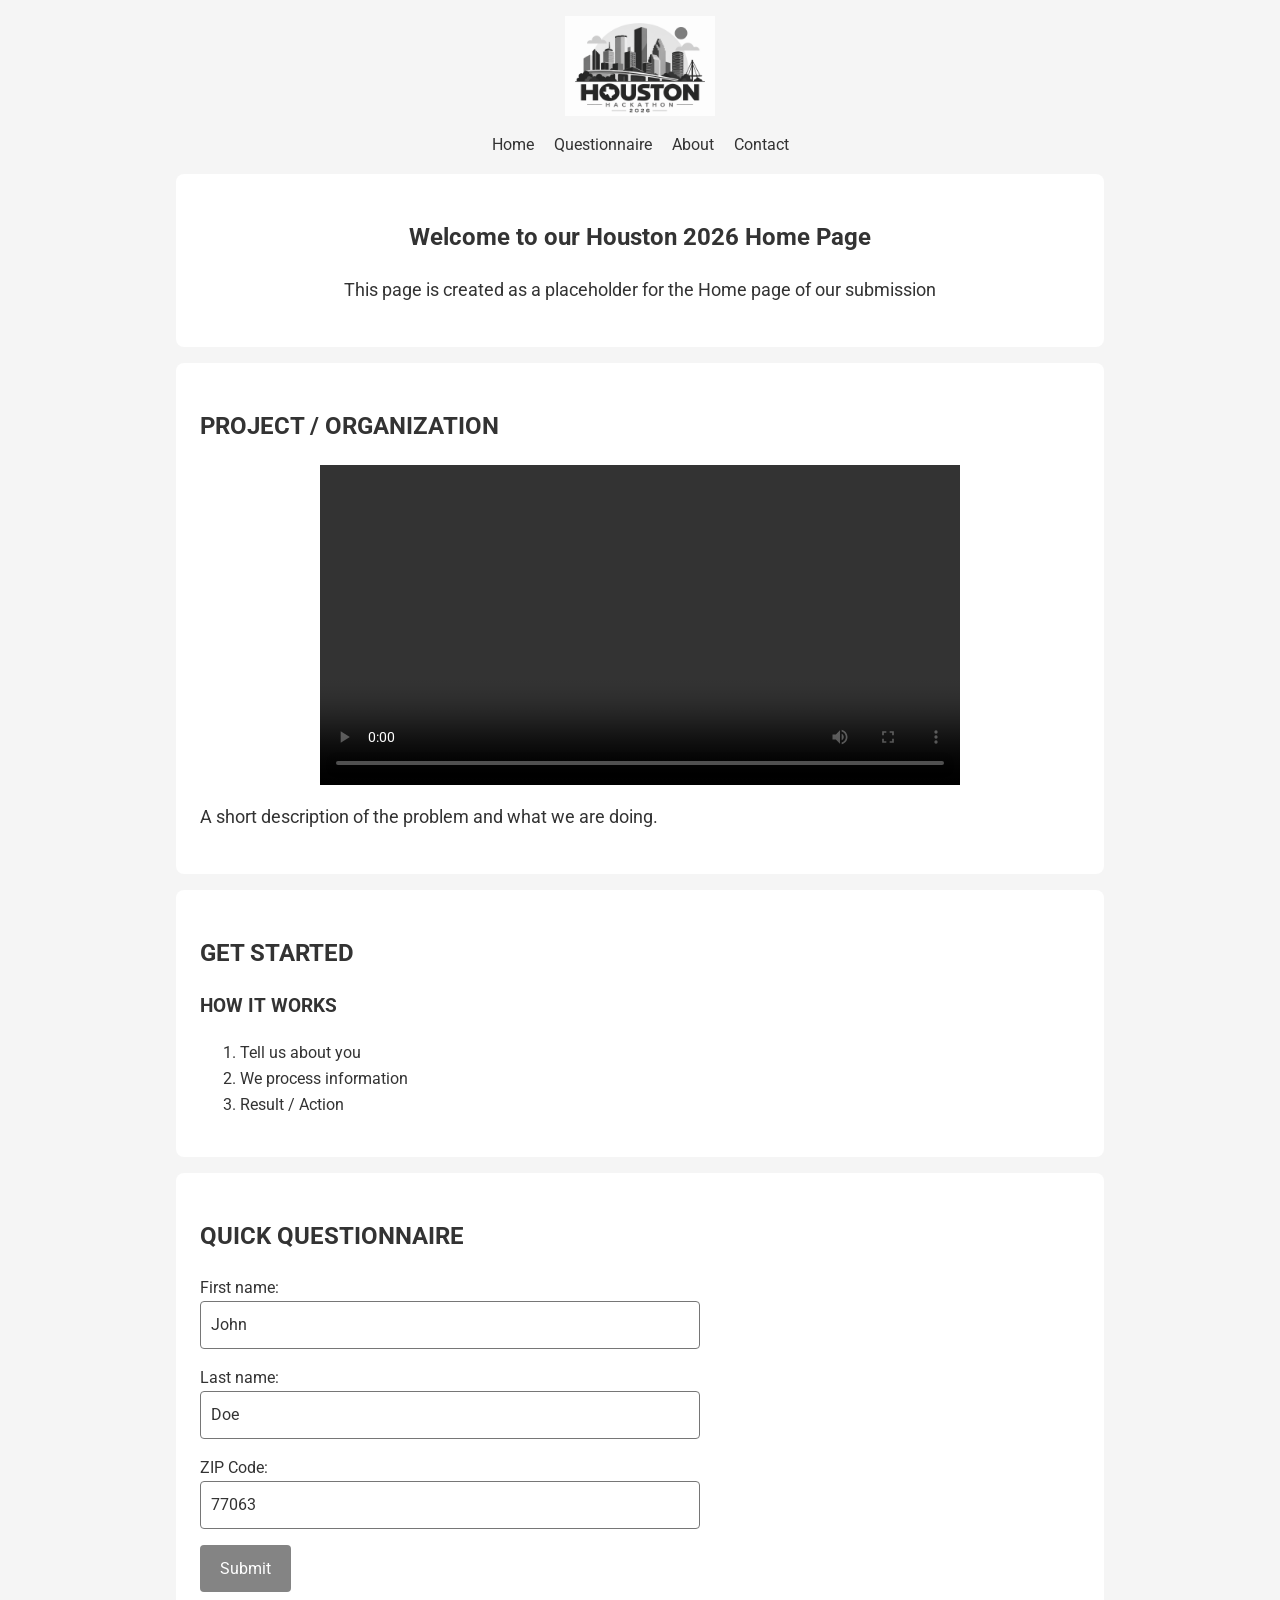
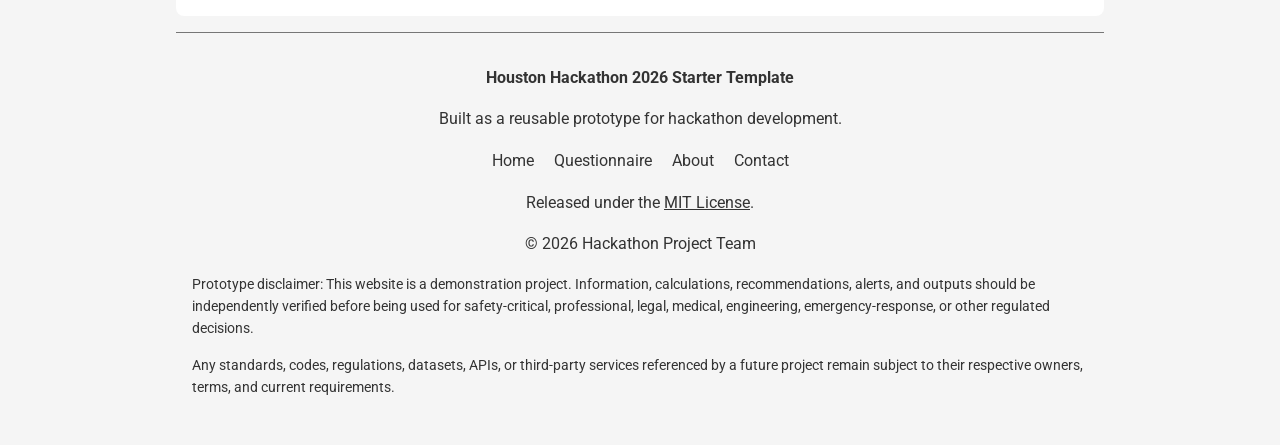
==== website/index.html @ 0d819e9d "Build Houston Hackathon starter website" ====
<!DOCTYPE html>
<html lang="en">
<head>
  <meta charset="UTF-8">
  <meta name="viewport" content="width=device-width, initial-scale=1.0">

  <link rel="stylesheet" href="https://fonts.googleapis.com/css2?family=Roboto:wght@400;700&amp;display=swap">
  <link rel="stylesheet" href="styles.css">
  <title>Houston Hackathon Template Home</title>
</head>
<body>

  <header class="site-header">
    <a href="index.html"><img src="logo.png" alt="Houston Hackathon 2026 placeholder logo" class="logo"></a>
    <nav aria-label="Main navigation">
      <a href="index.html">Home</a>
      <a href="questionnaire.html">Questionnaire</a>
      <a href="about.html">About</a>
      <a href="contact.html">Contact</a>
    </nav>
  </header>

  <main>

    <section class="hero">
      <h1>Welcome to our Houston 2026 Home Page</h1>
      <p>This page is created as a placeholder for the Home page of our submission</p>
    </section>

    <section>
      <h2> PROJECT / ORGANIZATION</h2>
      <video width="640" height="480" controls>
        <source src="Our_story.mp4" type="video/mp4">
        <!-- <source src="movie.ogg" type="video/ogg"> -->
        Your browser does not support the video tag.

      </video>
      <p>A short description of the problem and what we are doing.</p>
    </section>

    <section>
      <h2>GET STARTED</h2>
      <h3>HOW IT WORKS</h3>
      <ol>
        <li>Tell us about you</li>
        <li>We process information</li>
        <li>Result / Action</li>
      </ol>

    </section>

    <section>
      <h2> QUICK QUESTIONNAIRE</h2>
      <!-- Template only: add a form action and enable Submit when a backend is ready. -->
      <form>
        <div class="form-field">
          <label for="fname">First name:</label>
          <input type="text" id="fname" name="fname" value="John">
        </div>
        <div class="form-field">
          <label for="lname">Last name:</label>
          <input type="text" id="lname" name="lname" value="Doe">
        </div>
        <div class="form-field">
          <label for="Zcode">ZIP Code:</label>
          <input type="text" id="Zcode" name="Zcode" value="77063">
        </div>
        <input type="submit" value="Submit" disabled>
      </form>

    </section>
  </main>

  <footer class="site-footer">
    <p><strong>Houston Hackathon 2026 Starter Template</strong></p>
    <p>Built as a reusable prototype for hackathon development.</p>
    <nav aria-label="Footer navigation">
      <a href="index.html">Home</a>
      <a href="questionnaire.html">Questionnaire</a>
      <a href="about.html">About</a>
      <a href="contact.html">Contact</a>
    </nav>
    <p>Released under the <a href="../LICENSE">MIT License</a>.</p>
    <p>© 2026 Hackathon Project Team</p>
    <div class="footer-disclaimer">
      <p>Prototype disclaimer: This website is a demonstration project. Information, calculations, recommendations, alerts, and outputs should be independently verified before being used for safety-critical, professional, legal, medical, engineering, emergency-response, or other regulated decisions.</p>
      <p>Any standards, codes, regulations, datasets, APIs, or third-party services referenced by a future project remain subject to their respective owners, terms, and current requirements.</p>
    </div>
  </footer>
</body>
</html>
---- website/styles.css ----
:root {
    --primary-color: #333333;
    --primary-hover: #111111;
    --background-color: #f5f5f5;
    --surface-color: #ffffff;
    --text-color: #333333;
    --border-color: #767676;
    --spacing: 16px;
}

/* Make widths include padding and borders */
* {
    box-sizing: border-box;
}

body {
    max-width: 960px;
    margin: 0 auto;
    padding: var(--spacing);
    line-height: 1.6;
    font-family: 'Roboto', sans-serif;
    background-color: var(--background-color);
    color: var(--text-color);
}

h1 {
    color: var(--text-color);
    text-align: center;
}

p {
    font-size: 18px;
    text-align: left;
}

.hero p {
    text-align: center;
}

input[type="text"],
input[type="email"],
input[type="tel"],
input[type="number"],
select,
textarea {
    width: 100%;
    max-width: 500px;
    padding: 0.65rem;
    background-color: var(--surface-color);
    color: var(--text-color);
    border: 1px solid var(--border-color);
    border-radius: 4px;
    font: inherit;
}

input[type="submit"],
button {
    background-color: var(--primary-color);
    color: var(--surface-color);
    padding: 0.65rem 1.25rem;
    border: none;
    border-radius: 4px;
    cursor: pointer;
    font: inherit;
}

.logo {
    display: block;
    width: 150px;
    max-width: 100%;
    margin: 0 auto;
}

a {
    color: var(--primary-color);
}

a:hover {
    color: var(--primary-hover);
}

/* Navigation */
nav {
    margin: var(--spacing) 0;
    text-align: center;
}

nav a {
    margin: 0 8px;
    text-decoration: none;
}

nav a:hover {
    text-decoration: underline;
}

/* Separate sections */
section {
    background-color: var(--surface-color);
    padding: calc(var(--spacing) * 1.5);
    margin-bottom: var(--spacing);
    border-radius: 8px;
}

/* Keep media within the screen */
img,
video {
    max-width: 100%;
    height: auto;
}

/* Center the video */
video {
    display: block;
    margin-inline: auto;
}

/* Shared form layout and button states */
.form-field {
    margin-bottom: var(--spacing);
}

.form-field label {
    display: block;
}

/* Questionnaire groups stay within narrow screens. */
fieldset.checkbox-group {
    min-width: 0;
    margin: 0 0 var(--spacing);
    padding: var(--spacing);
    border: 1px solid var(--border-color);
    border-radius: 4px;
}

.checkbox-group legend {
    padding: 0 0.25rem;
    max-width: 100%;
}

.checkbox-option {
    display: flex;
    align-items: baseline;
    gap: 0.5rem;
    padding: 0.5rem 0;
}

.checkbox-option input {
    flex-shrink: 0;
    accent-color: var(--primary-color);
}

.checkbox-option label {
    cursor: pointer;
}

textarea {
    min-height: 8rem;
    resize: vertical;
}

.form-note {
    font-size: 0.875rem;
    color: var(--text-color);
    margin: 0.5rem 0 var(--spacing);
}

input[type="submit"]:hover:not(:disabled),
button:hover:not(:disabled) {
    background-color: var(--primary-hover);
}

input[type="submit"]:disabled,
button:disabled {
    opacity: 0.6;
    cursor: not-allowed;
}

.team-member + .team-member {
    margin-top: calc(var(--spacing) * 1.5);
    padding-top: var(--spacing);
    border-top: 1px solid var(--border-color);
}

/* Make keyboard focus easy to see */
a:focus-visible,
input:focus-visible,
button:focus-visible,
select:focus-visible,
textarea:focus-visible {
    outline: 3px solid var(--primary-color);
    outline-offset: 3px;
}

.contact-details {
    font-style: normal;
    overflow-wrap: anywhere;
}

.site-footer {
    text-align: center;
    padding: var(--spacing);
    border-top: 1px solid var(--border-color);
}

.site-footer p {
    text-align: center;
    font-size: 1rem;
}

.footer-disclaimer {
    margin-top: var(--spacing);
}

.footer-disclaimer p {
    font-size: 0.875rem;
    text-align: left;
}

@media (max-width: 600px) {
    body {
        padding: 10px;
    }

    nav a {
        display: block;
        padding: 8px;
    }

    section {
        padding: var(--spacing);
    }

    h1 {
        font-size: 1.8rem;
    }
}
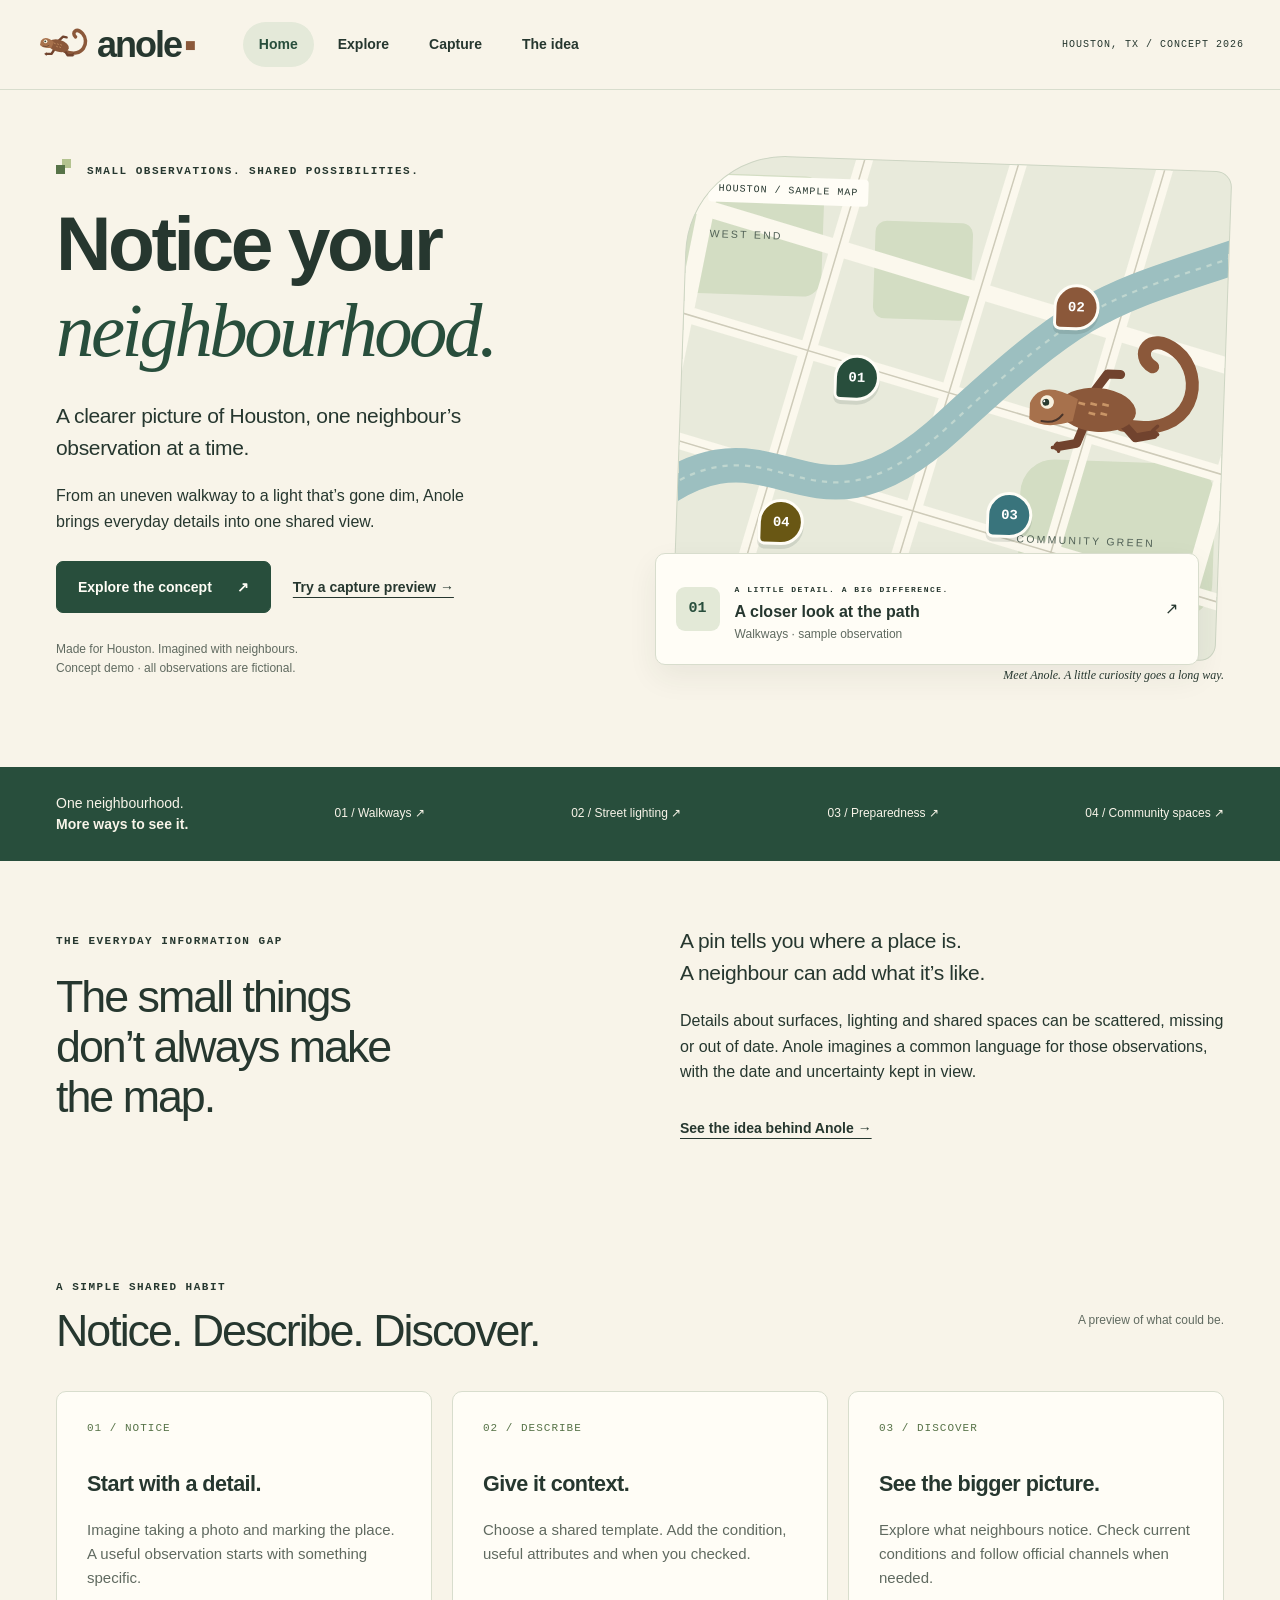
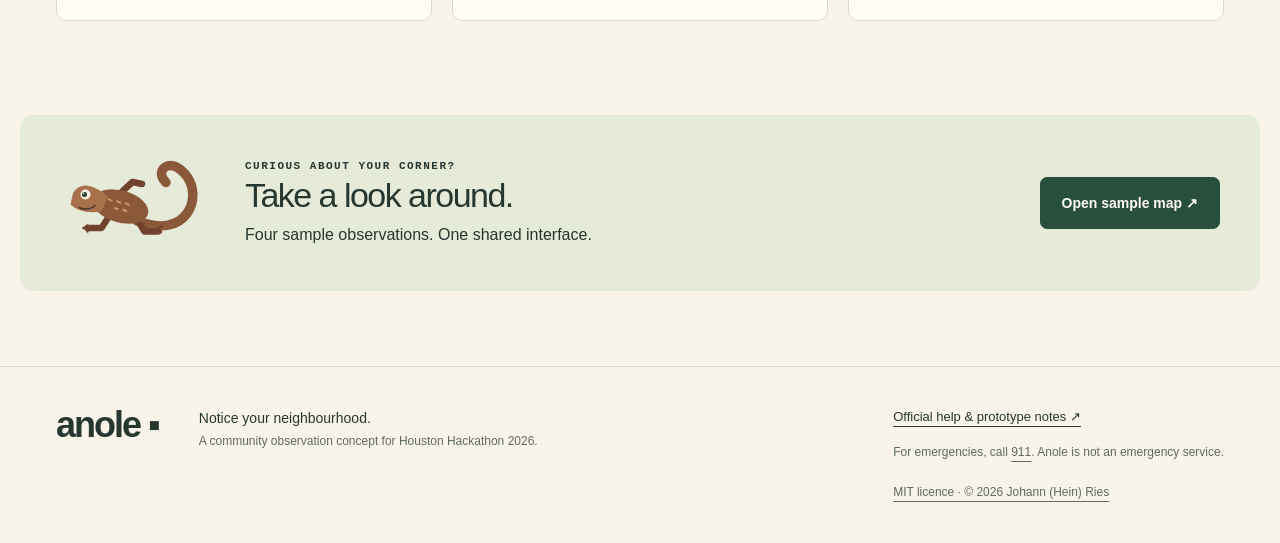
==== commit ab4c16fc: "Customized for hackathon submission, modifed for capturing app." ====
--- a/website/index.html
+++ b/website/index.html
@@ -1,91 +1,139 @@
-<!DOCTYPE html>
+<!doctype html>
 <html lang="en">
 <head>
-  <meta charset="UTF-8">
-  <meta name="viewport" content="width=device-width, initial-scale=1.0">
-
-  <link rel="stylesheet" href="https://fonts.googleapis.com/css2?family=Roboto:wght@400;700&amp;display=swap">
-  <link rel="stylesheet" href="styles.css">
-  <title>Houston Hackathon Template Home</title>
+<meta charset="utf-8">
+<meta name="viewport" content="width=device-width, initial-scale=1">
+<meta name="theme-color" content="#f8f4e9">
+<meta name="description" content="Anole: a Houston community observation concept. Notice your neighbourhood.">
+<title>Notice your neighbourhood · Anole</title>
+<link rel="icon" href="assets/anole.svg" type="image/svg+xml">
+<link rel="stylesheet" href="styles.css">
+<script src="app.js" defer>
+</script>
 </head>
 <body>
-
-  <header class="site-header">
-    <a href="index.html"><img src="logo.png" alt="Houston Hackathon 2026 placeholder logo" class="logo"></a>
-    <nav aria-label="Main navigation">
-      <a href="index.html">Home</a>
-      <a href="questionnaire.html">Questionnaire</a>
-      <a href="about.html">About</a>
-      <a href="contact.html">Contact</a>
-    </nav>
-  </header>
-
-  <main>
-
-    <section class="hero">
-      <h1>Welcome to our Houston 2026 Home Page</h1>
-      <p>This page is created as a placeholder for the Home page of our submission</p>
-    </section>
-
-    <section>
-      <h2> PROJECT / ORGANIZATION</h2>
-      <video width="640" height="480" controls>
-        <source src="Our_story.mp4" type="video/mp4">
-        <!-- <source src="movie.ogg" type="video/ogg"> -->
-        Your browser does not support the video tag.
-
-      </video>
-      <p>A short description of the problem and what we are doing.</p>
-    </section>
-
-    <section>
-      <h2>GET STARTED</h2>
-      <h3>HOW IT WORKS</h3>
-      <ol>
-        <li>Tell us about you</li>
-        <li>We process information</li>
-        <li>Result / Action</li>
-      </ol>
-
-    </section>
-
-    <section>
-      <h2> QUICK QUESTIONNAIRE</h2>
-      <!-- Template only: add a form action and enable Submit when a backend is ready. -->
-      <form>
-        <div class="form-field">
-          <label for="fname">First name:</label>
-          <input type="text" id="fname" name="fname" value="John">
-        </div>
-        <div class="form-field">
-          <label for="lname">Last name:</label>
-          <input type="text" id="lname" name="lname" value="Doe">
-        </div>
-        <div class="form-field">
-          <label for="Zcode">ZIP Code:</label>
-          <input type="text" id="Zcode" name="Zcode" value="77063">
-        </div>
-        <input type="submit" value="Submit" disabled>
-      </form>
-
-    </section>
-  </main>
-
-  <footer class="site-footer">
-    <p><strong>Houston Hackathon 2026 Starter Template</strong></p>
-    <p>Built as a reusable prototype for hackathon development.</p>
-    <nav aria-label="Footer navigation">
-      <a href="index.html">Home</a>
-      <a href="questionnaire.html">Questionnaire</a>
-      <a href="about.html">About</a>
-      <a href="contact.html">Contact</a>
-    </nav>
-    <p>Released under the <a href="../LICENSE">MIT License</a>.</p>
-    <p>© 2026 Hackathon Project Team</p>
-    <div class="footer-disclaimer">
-      <p>Prototype disclaimer: This website is a demonstration project. Information, calculations, recommendations, alerts, and outputs should be independently verified before being used for safety-critical, professional, legal, medical, engineering, emergency-response, or other regulated decisions.</p>
-      <p>Any standards, codes, regulations, datasets, APIs, or third-party services referenced by a future project remain subject to their respective owners, terms, and current requirements.</p>
-    </div>
-  </footer>
+<a class="skip" href="#main">Skip to content</a>
+<header class="header">
+<a class="brand" href="index.html">
+<img src="assets/anole.svg" alt="" width="56" height="45">anole<span class="brand-dot">▪</span>
+</a>
+<nav aria-label="Main navigation">
+<a href="index.html" aria-current="page">Home</a>
+<a href="explore.html">Explore</a>
+<a href="questionnaire.html">Capture</a>
+<a href="about.html">The idea</a>
+</nav>
+<span class="header-note">HOUSTON, TX / CONCEPT 2026</span>
+</header>
+<main id="main">
+<section class="hero wrap">
+<div class="hero-copy">
+<p class="eyebrow">
+<span class="pixel">
+</span> SMALL OBSERVATIONS. SHARED POSSIBILITIES.</p>
+<h1>Notice your<br>
+<em>neighbourhood.</em>
+</h1>
+<p class="lead">A clearer picture of Houston, one neighbour’s observation at a time.</p>
+<p>From an uneven walkway to a light that’s gone dim, Anole brings everyday details into one shared view.</p>
+<div class="actions">
+<a class="button" href="explore.html">Explore the concept <span>↗</span>
+</a>
+<a class="text-link" href="questionnaire.html">Try a capture preview →</a>
+</div>
+<p class="small">Made for Houston. Imagined with neighbours.<br>Concept demo · all observations are fictional.</p>
+</div>
+<div class="hero-visual">
+<div class="map hero-map" aria-label="Illustrated sample map, not geographic navigation">
+<span class="map-label">HOUSTON / SAMPLE MAP</span>
+<a class="pin pin-0" data-category="walkways" href="place.html#walkways" aria-label="Sample Walkways observation 01">01</a>
+<a class="pin pin-1" data-category="lighting" href="place.html#lighting" aria-label="Sample Street lighting observation 02">02</a>
+<a class="pin pin-2" data-category="preparedness" href="place.html#preparedness" aria-label="Sample Preparedness observation 03">03</a>
+<a class="pin pin-3" data-category="spaces" href="place.html#spaces" aria-label="Sample Community spaces observation 04">04</a>
+<img class="map-mascot" src="assets/anole.svg" alt="Anole, a friendly brown anole with an upward-curled tail">
+<span class="map-caption">Illustrated locations · not to scale</span>
+<span class="north" aria-hidden="true">↑<br>N</span>
+</div>
+<a class="floating-card" href="place.html#walkways">
+<span class="number">01</span>
+<div>
+<span class="eyebrow">A LITTLE DETAIL. A BIG DIFFERENCE.</span>
+<strong>A closer look at the path</strong>
+<span class="small">Walkways · sample observation</span>
+</div>
+<span>↗</span>
+</a>
+<div class="mascot-note">Meet Anole. A little curiosity goes a long way.</div>
+</div>
+</section>
+<section class="intro-strip">
+<div class="wrap strip-inner">
+<p>One neighbourhood.<br>
+<strong>More ways to see it.</strong>
+</p>
+<a href="explore.html#walkways">01 / Walkways ↗</a>
+<a href="explore.html#lighting">02 / Street lighting ↗</a>
+<a href="explore.html#preparedness">03 / Preparedness ↗</a>
+<a href="explore.html#spaces">04 / Community spaces ↗</a>
+</div>
+</section>
+<section class="wrap section split">
+<div>
+<p class="eyebrow">THE EVERYDAY INFORMATION GAP</p>
+<h2>The small things<br>don’t always make<br>the map.</h2>
+</div>
+<div>
+<p class="lead">A pin tells you where a place is.<br>A neighbour can add what it’s like.</p>
+<p>Details about surfaces, lighting and shared spaces can be scattered, missing or out of date. Anole imagines a common language for those observations, with the date and uncertainty kept in view.</p>
+<a class="text-link" href="about.html">See the idea behind Anole →</a>
+</div>
+</section>
+<section class="wrap section">
+<div class="section-heading">
+<div>
+<p class="eyebrow">A SIMPLE SHARED HABIT</p>
+<h2>Notice. Describe. Discover.</h2>
+</div>
+<span class="small">A preview of what could be.</span>
+</div>
+<div class="three">
+<article class="step">
+<span>01 / NOTICE</span>
+<h3>Start with a detail.</h3>
+<p>Imagine taking a photo and marking the place. A useful observation starts with something specific.</p>
+</article>
+<article class="step">
+<span>02 / DESCRIBE</span>
+<h3>Give it context.</h3>
+<p>Choose a shared template. Add the condition, useful attributes and when you checked.</p>
+</article>
+<article class="step">
+<span>03 / DISCOVER</span>
+<h3>See the bigger picture.</h3>
+<p>Explore what neighbours notice. Check current conditions and follow official channels when needed.</p>
+</article>
+</div>
+</section>
+<section class="wrap end-banner">
+<img src="assets/anole.svg" alt="Anole the brown anole">
+<div>
+<p class="eyebrow">CURIOUS ABOUT YOUR CORNER?</p>
+<h2>Take a look around.</h2>
+<p>Four sample observations. One shared interface.</p>
+</div>
+<a class="button" href="explore.html">Open sample map ↗</a>
+</section>
+</main>
+<footer>
+<a class="brand" href="index.html">anole ▪</a>
+<p>Notice your neighbourhood.<br>
+<small>A community observation concept for Houston Hackathon 2026.</small>
+</p>
+<div>
+<a href="contact.html">Official help &amp; prototype notes ↗</a>
+<p class="small">For emergencies, call <a href="tel:911">911</a>. Anole is not an emergency service.</p>
+<a class="small" href="LICENSE.txt">MIT licence · © 2026 Johann (Hein) Ries</a>
+</div>
+</footer>
 </body>
-</html>
+</html>
--- a/website/styles.css
+++ b/website/styles.css
@@ -1,237 +1,221 @@
-:root {
-    --primary-color: #333333;
-    --primary-hover: #111111;
-    --background-color: #f5f5f5;
-    --surface-color: #ffffff;
-    --text-color: #333333;
-    --border-color: #767676;
-    --spacing: 16px;
-}
+:root{--cream:#f8f4e9;--paper:#fffdf6;--green:#284e3c;--leaf:#577348;--brown:#8b583a;--gold:#eebc54;--blue:#39747c;--ink:#26372f;--muted:#606a60;--line:#d8ddcd}
+*{box-sizing:border-box}
+html{scroll-behavior:smooth;scroll-padding-top:30px}
+body{margin:0;background:var(--cream);color:var(--ink);font-family:Arial,Helvetica,sans-serif;font-size:16px;line-height:1.6}
+a{color:inherit;text-underline-offset:5px}
+button,input,select,textarea{font:inherit}
+button,a{-webkit-tap-highlight-color:transparent}
+button{cursor:pointer}
+img{max-width:100%;display:block}
+h1,h2,h3,p{margin-top:0}
+h1,h2,h3{line-height:1.12;letter-spacing:-.045em}
+h1{font-size:clamp(3.2rem,6vw,5.8rem);font-weight:600;margin-bottom:26px}
+h1 em{font-family:Georgia,serif;font-weight:normal;color:var(--green)}
+h2{font-size:clamp(2rem,3.5vw,3.2rem);font-weight:500;margin-bottom:22px}
+h3{font-size:1.35rem;letter-spacing:-.025em}
+p{margin-bottom:20px}
+a:focus-visible,button:focus-visible,input:focus-visible,select:focus-visible,textarea:focus-visible,[tabindex]:focus-visible{outline:3px solid var(--blue);outline-offset:5px}
+.skip{position:absolute;top:-100px;background:var(--gold);padding:15px;z-index:20}
+.skip:focus{top:5px}
+.wrap{max-width:1240px;margin:auto;padding-inline:36px}
+.header{max-width:1440px;margin:auto;padding:22px 36px;display:flex;align-items:center;gap:48px;border-bottom:1px solid var(--line)}
+.brand{font-size:36px;letter-spacing:-2px;font-weight:800;display:flex;align-items:center;text-decoration:none;line-height:1}
+.brand img{object-fit:contain;margin-right:5px}
+.brand-dot{color:var(--brown);margin-left:3px}
+.header nav{display:flex;gap:8px}
+.header nav a{padding:11px 16px;text-decoration:none;font-size:14px;font-weight:600;border-radius:24px}
+.header nav a[aria-current],.header nav a:hover{background:#e4e9d9;color:var(--green)}
+.header-note{margin-left:auto;font:10px monospace;letter-spacing:1px}
+.hero{display:grid;grid-template-columns:1.05fr 1fr;gap:52px;align-items:center;padding-block:72px 68px}
+.eyebrow{font-family:monospace;font-size:11px;font-weight:bold;letter-spacing:1.5px;line-height:1.6}
+.pixel{display:inline-block;width:9px;height:9px;background:var(--leaf);box-shadow:6px -6px 0 #b4c390;margin-right:14px}
+.lead{font-size:21px;line-height:1.5;letter-spacing:-.35px}
+.hero-copy>p:not(.eyebrow){max-width:450px}
+.hero-copy .small{margin-top:27px}
+.small,small{font-size:12px;line-height:1.6;color:var(--muted)}
+.actions{display:flex;gap:22px;flex-wrap:wrap;align-items:center;margin-top:26px}
+.button{display:inline-flex;justify-content:center;align-items:center;gap:25px;background:var(--green);color:var(--paper);text-decoration:none;border:1px solid var(--green);border-radius:7px;padding:14px 21px;font-size:14px;font-weight:600;min-height:48px}
+.button:hover{background:#193c2c}
+.text-link{display:inline-block;font-size:14px;font-weight:bold;padding-block:12px}
+.hero-visual{position:relative;padding-bottom:32px}
+.map{position:relative;min-height:470px;background:#e8eadb url('assets/map.svg') center/cover;border:1px solid #cdd5c3;border-radius:15px;overflow:hidden}
+.hero-map{height:490px;transform:rotate(2deg);border-radius:100px 16px 16px 16px}
+.map-label,.map-caption{position:absolute;left:20px;font:10px monospace;letter-spacing:1px;background:var(--paper);padding:8px 10px;border-radius:4px}
+.map-label{top:20px}
+.map-caption{bottom:16px;font-size:9px}
+.north{position:absolute;right:20px;bottom:20px;text-align:center;font-size:12px;line-height:1.2}
+.pin{position:absolute;display:flex;align-items:center;justify-content:center;width:46px;height:46px;background:var(--green);color:white;border:3px solid var(--paper);border-radius:50% 50% 50% 7px;text-decoration:none;font:700 14px monospace;box-shadow:0 4px 0 #26372f20;z-index:2}
+.pin:hover{transform:translateY(-4px)}
+.pin-0{left:28%;top:40%}
+.pin-1{left:68%;top:24%;background:var(--brown)}
+.pin-2{left:57%;top:67%;background:var(--blue)}
+.pin-3{left:15%;top:70%;background:#695714}
+.map-mascot{position:absolute;width:205px;right:1%;top:31%;transform:rotate(-12deg);pointer-events:none}
+.floating-card{position:absolute;bottom:34px;left:-25px;right:25px;display:flex;align-items:center;gap:15px;background:var(--paper);border:1px solid var(--line);border-radius:10px;padding:20px;box-shadow:0 12px 30px #26372f12;text-decoration:none}
+.floating-card strong,.floating-card .small{display:block}
+.floating-card .eyebrow{font-size:8px}
+.floating-card>span:last-child{margin-left:auto}
+.mascot-note{text-align:right;font:italic 12px Georgia,serif;position:relative;top:16px}
+.number{display:grid;place-items:center;background:#e3e9d7;color:var(--green);font:700 15px monospace;width:44px;height:44px;flex-shrink:0;border-radius:9px}
+.intro-strip{background:var(--green);color:var(--cream)}
+.strip-inner{display:flex;align-items:center;justify-content:space-between;gap:20px;padding-block:26px}
+.strip-inner p{margin:0;font-size:14px;line-height:1.5}
+.strip-inner a{font-size:12px;text-decoration:none;padding-block:10px}
+.strip-inner a:hover{text-decoration:underline}
+.section{padding-block:64px}
+.split{display:grid;grid-template-columns:1fr 1fr;gap:80px;align-items:center}
+.section-heading{display:flex;justify-content:space-between;align-items:center;gap:25px;margin-bottom:28px}
+.section-heading h2,.section-heading p{margin-bottom:8px}
+.three{display:grid;grid-template-columns:repeat(3,1fr);gap:20px}
+.step{border:1px solid var(--line);padding:30px;border-radius:10px;background:var(--paper)}
+.step>span{font:11px monospace;letter-spacing:1px;color:var(--leaf);display:block;margin-bottom:38px}
+.step p{font-size:15px;color:var(--muted);margin-bottom:0}
+.step a{margin-top:15px;display:inline-block}
+.step h2{font-size:26px}
+.end-banner{display:flex;align-items:center;gap:35px;background:#e6ead9;border-radius:14px;padding:28px 40px;margin-block:30px 75px}
+.end-banner img{width:150px}
+.end-banner h2{margin-bottom:8px;font-size:34px}
+.end-banner p{margin-bottom:0}
+.end-banner .button{margin-left:auto;flex-shrink:0}
+footer{padding:40px max(36px,calc((100vw - 1168px)/2));border-top:1px solid var(--line);display:flex;gap:40px;align-items:start}
+footer>p{font-size:14px}
+footer>div{margin-left:auto;font-size:13px}
+footer .small{margin-top:15px}
+.page-title{font-size:clamp(2.7rem,5vw,4.5rem)}
+.notice{background:#eeeddf;border-left:3px solid var(--brown);padding:16px 20px;font-size:13px;line-height:1.6;border-radius:0 6px 6px 0}
+.filters{display:flex;flex-wrap:wrap;gap:8px;margin:26px 0}
+.filters button{border:1px solid #b7c1af;color:var(--green);border-radius:30px;background:transparent;padding:11px 18px;font-size:13px;min-height:44px}
+.filters button[aria-pressed=true]{background:var(--green);color:white;border-color:var(--green)}
+.explore-grid{display:grid;grid-template-columns:1.1fr 1fr;gap:28px;align-items:start}
+.explore-grid .map{height:590px}
+.list-heading{display:flex;justify-content:space-between;gap:10px;font-size:12px;padding:0 0 13px}
+.list-heading span{color:var(--muted)}
+.observation{display:flex;gap:15px;align-items:start;padding:20px 16px;border:1px solid var(--line);background:var(--paper);text-decoration:none;border-radius:9px;margin-bottom:10px}
+.observation:hover{border-color:var(--leaf);background:#f0f0e2}
+.observation .eyebrow{font-size:9px;letter-spacing:1px}
+.observation h3{font-size:18px;margin:7px 0}
+.observation p{font-size:11px;margin-bottom:9px;color:var(--muted)}
+.arrow{margin-left:auto}
+.condition,.badge{display:inline-block;border-radius:4px;padding:4px 8px;background:#f3e6c5;color:#665020;font-size:11px}
+.lighting{background:#eddfd4;color:var(--brown)}
+.preparedness{background:#d9e8e7;color:var(--blue)}
+.spaces{background:#f1e6c5;color:#695714}
+.back{display:inline-block;padding-block:25px;font-size:14px}
+.detail{display:grid;grid-template-columns:1fr 1fr;gap:42px;border-bottom:1px solid var(--line);scroll-margin-top:24px}
+.detail h2{font-size:34px}
+.detail-art{align-self:start;position:relative}
+.detail-art img{border-radius:12px;width:100%;aspect-ratio:1.2;object-fit:cover}
+.art-caption{display:block;font:9px monospace;letter-spacing:1px;margin-top:10px}
+.detail .lead{font-size:18px;margin-top:20px}
+.attributes{display:grid;grid-template-columns:1fr 1fr;gap:1px;background:var(--line);border:1px solid var(--line);border-radius:7px;overflow:hidden}
+.attributes>div{background:var(--paper);padding:12px}
+.attributes dt{font-size:11px;color:var(--muted)}
+.attributes dd{font-size:13px;margin:3px 0}
+.detail:target{background:#f0efdf;box-shadow:0 0 0 20px #f0efdf}
+.capture-layout{display:grid;grid-template-columns:1fr 1fr;gap:100px;max-width:1100px}
+.capture-anole{width:210px;margin:18px auto}
+.capture-panel{background:var(--paper);border:1px solid var(--line);border-radius:18px;padding:24px;box-shadow:0 15px 45px #26372f08;align-self:start}
+.panel-top{display:flex;justify-content:space-between;align-items:center;gap:8px;margin-bottom:22px;font-size:14px}
+.photo-placeholder{min-height:170px;display:flex;align-items:center;justify-content:center;flex-direction:column;border:1px dashed #a7b69c;background:#e9eddf;border-radius:8px;color:var(--green);gap:4px}
+.photo-placeholder>span{font-size:35px}
+.photo-placeholder strong{font-size:14px}
+label{display:block;font-size:12px;font-weight:bold;margin:22px 0 8px}
+input,select,textarea{width:100%;min-width:0;background:var(--paper);color:var(--ink);border:1px solid #aebaa8;border-radius:6px;padding:12px;font-size:16px}
+textarea{resize:vertical}
+form .small{font-size:11px;margin:8px 0}
+.template-hint{font-size:12px;background:#e9eddf;padding:12px;margin-top:12px;border-radius:5px}
+.full{width:100%;margin-top:20px}
+.review h2{font-size:30px}
+.review dt{font-weight:bold;font-size:12px;margin-top:16px}
+.review dd{margin:4px 0 18px;overflow-wrap:anywhere;white-space:pre-wrap}
+.review p{font-size:14px}
+.narrow{max-width:860px}
+.narrow>.step{margin-top:25px}
+.rounded{border-radius:12px}
+.template-grid{display:grid;grid-template-columns:1fr 1fr;gap:18px;margin-top:28px}
+[hidden]{display:none!important}
 
-/* Make widths include padding and borders */
-* {
-    box-sizing: border-box;
+@media(min-width:1400px){.hero{padding-block:90px}
+}
+@media(max-width:1050px){.header-note{display:none}
+.hero{gap:30px}
+.floating-card{left:-12px;right:12px}
+.capture-layout{gap:45px}
+.strip-inner{flex-wrap:wrap}
+.split{gap:35px}
+.hero-map{height:450px}
+.hero h1{font-size:4rem}
+.end-banner{margin-inline:30px}
+footer{gap:22px}
+.explore-grid{grid-template-columns:1fr 1fr}
+.observation{padding:15px 10px;gap:10px}
+}
+@media(max-width:720px){.wrap{padding-inline:22px}
+.header{padding:14px 20px;gap:10px;flex-wrap:wrap;justify-content:space-between}
+.brand{font-size:30px}
+.brand img{width:44px;height:36px}
+.header nav{gap:0}
+.header nav a{font-size:12px;padding:10px}
+.hero{grid-template-columns:1fr;padding-block:38px 30px;gap:28px}
+.hero h1{font-size:clamp(2.7rem,10vw,4rem)}
+.hero .eyebrow{font-size:9px;letter-spacing:1px}
+.lead{font-size:19px}
+.hero-copy>p:not(.eyebrow){max-width:none}
+.hero-copy .small{margin-top:19px}
+.actions{gap:10px 18px;margin-top:20px}
+.hero-map{min-height:350px;height:350px;border-top-left-radius:65px;transform:rotate(1deg)}
+.map-mascot{width:175px}
+.floating-card{left:8px;right:8px;bottom:31px;padding:15px;gap:10px}
+.floating-card strong{font-size:14px}
+.mascot-note{font-size:11px}
+.strip-inner{display:grid;grid-template-columns:1fr 1fr;gap:8px 15px;padding-block:23px}
+.strip-inner p{grid-column:1/-1;margin-bottom:8px}
+.strip-inner p br{display:none}
+.strip-inner p strong{margin-left:5px}
+.strip-inner a{font-size:11px;min-height:44px;display:flex;align-items:center}
+.section{padding-block:40px}
+.split,.three,.explore-grid,.detail,.capture-layout{grid-template-columns:1fr;gap:26px}
+.section-heading{align-items:start;flex-direction:column;gap:14px}
+.three{gap:12px}
+.step{padding:24px}
+.step>span{margin-bottom:22px}
+.end-banner{margin:15px 22px 45px;padding:24px;flex-wrap:wrap;gap:15px}
+.end-banner img{width:105px}
+.end-banner h2{font-size:28px}
+.end-banner .button{margin-left:0}
+.end-banner>div{flex:1;min-width:170px}
+footer{padding:30px 22px;flex-wrap:wrap;gap:22px}
+footer>div{margin:0;width:100%}
+footer>p{flex:1;min-width:180px}
+.page-title{font-size:2.8rem}
+.filters{gap:7px}
+.filters button{font-size:12px;padding:10px 13px}
+.explore-grid .map{height:360px;min-height:360px}
+.list-heading{font-size:11px}
+.observation{padding:17px 14px}
+.detail-art img{aspect-ratio:1.65}
+.detail h2{font-size:29px}
+.detail:target{box-shadow:0 0 0 10px #f0efdf}
+.capture-layout{gap:15px}
+.capture-anole{display:none}
+.capture-intro>.small{margin-top:15px}
+.capture-panel{padding:20px}
+.template-grid{grid-template-columns:1fr}
+.template-grid .step{min-width:0}
+.narrow{max-width:100%}
+.sample-word{letter-spacing:0}
+}
+@media(max-width:370px){.header{justify-content:center}
+.header nav{width:100%;justify-content:space-between}
+.wrap{padding-inline:17px}
+.hero h1{font-size:2.65rem}
+.floating-card .eyebrow{font-size:7px}
+.floating-card{padding:12px}
+.number{width:37px;height:37px}
+.panel-top{flex-wrap:wrap}
+}
+@media(prefers-reduced-motion:reduce){html{scroll-behavior:auto}
 }
 
-body {
-    max-width: 960px;
-    margin: 0 auto;
-    padding: var(--spacing);
-    line-height: 1.6;
-    font-family: 'Roboto', sans-serif;
-    background-color: var(--background-color);
-    color: var(--text-color);
-}
 
-h1 {
-    color: var(--text-color);
-    text-align: center;
-}
-
-p {
-    font-size: 18px;
-    text-align: left;
-}
-
-.hero p {
-    text-align: center;
-}
-
-input[type="text"],
-input[type="email"],
-input[type="tel"],
-input[type="number"],
-select,
-textarea {
-    width: 100%;
-    max-width: 500px;
-    padding: 0.65rem;
-    background-color: var(--surface-color);
-    color: var(--text-color);
-    border: 1px solid var(--border-color);
-    border-radius: 4px;
-    font: inherit;
-}
-
-input[type="submit"],
-button {
-    background-color: var(--primary-color);
-    color: var(--surface-color);
-    padding: 0.65rem 1.25rem;
-    border: none;
-    border-radius: 4px;
-    cursor: pointer;
-    font: inherit;
-}
-
-.logo {
-    display: block;
-    width: 150px;
-    max-width: 100%;
-    margin: 0 auto;
-}
-
-a {
-    color: var(--primary-color);
-}
-
-a:hover {
-    color: var(--primary-hover);
-}
-
-/* Navigation */
-nav {
-    margin: var(--spacing) 0;
-    text-align: center;
-}
-
-nav a {
-    margin: 0 8px;
-    text-decoration: none;
-}
-
-nav a:hover {
-    text-decoration: underline;
-}
-
-/* Separate sections */
-section {
-    background-color: var(--surface-color);
-    padding: calc(var(--spacing) * 1.5);
-    margin-bottom: var(--spacing);
-    border-radius: 8px;
-}
-
-/* Keep media within the screen */
-img,
-video {
-    max-width: 100%;
-    height: auto;
-}
-
-/* Center the video */
-video {
-    display: block;
-    margin-inline: auto;
-}
-
-/* Shared form layout and button states */
-.form-field {
-    margin-bottom: var(--spacing);
-}
-
-.form-field label {
-    display: block;
-}
-
-/* Questionnaire groups stay within narrow screens. */
-fieldset.checkbox-group {
-    min-width: 0;
-    margin: 0 0 var(--spacing);
-    padding: var(--spacing);
-    border: 1px solid var(--border-color);
-    border-radius: 4px;
-}
-
-.checkbox-group legend {
-    padding: 0 0.25rem;
-    max-width: 100%;
-}
-
-.checkbox-option {
-    display: flex;
-    align-items: baseline;
-    gap: 0.5rem;
-    padding: 0.5rem 0;
-}
-
-.checkbox-option input {
-    flex-shrink: 0;
-    accent-color: var(--primary-color);
-}
-
-.checkbox-option label {
-    cursor: pointer;
-}
-
-textarea {
-    min-height: 8rem;
-    resize: vertical;
-}
-
-.form-note {
-    font-size: 0.875rem;
-    color: var(--text-color);
-    margin: 0.5rem 0 var(--spacing);
-}
-
-input[type="submit"]:hover:not(:disabled),
-button:hover:not(:disabled) {
-    background-color: var(--primary-hover);
-}
-
-input[type="submit"]:disabled,
-button:disabled {
-    opacity: 0.6;
-    cursor: not-allowed;
-}
-
-.team-member + .team-member {
-    margin-top: calc(var(--spacing) * 1.5);
-    padding-top: var(--spacing);
-    border-top: 1px solid var(--border-color);
-}
-
-/* Make keyboard focus easy to see */
-a:focus-visible,
-input:focus-visible,
-button:focus-visible,
-select:focus-visible,
-textarea:focus-visible {
-    outline: 3px solid var(--primary-color);
-    outline-offset: 3px;
-}
-
-.contact-details {
-    font-style: normal;
-    overflow-wrap: anywhere;
-}
-
-.site-footer {
-    text-align: center;
-    padding: var(--spacing);
-    border-top: 1px solid var(--border-color);
-}
-
-.site-footer p {
-    text-align: center;
-    font-size: 1rem;
-}
-
-.footer-disclaimer {
-    margin-top: var(--spacing);
-}
-
-.footer-disclaimer p {
-    font-size: 0.875rem;
-    text-align: left;
-}
-
-@media (max-width: 600px) {
-    body {
-        padding: 10px;
-    }
-
-    nav a {
-        display: block;
-        padding: 8px;
-    }
-
-    section {
-        padding: var(--spacing);
-    }
-
-    h1 {
-        font-size: 1.8rem;
-    }
-}
+button:disabled{opacity:.6;cursor:not-allowed}
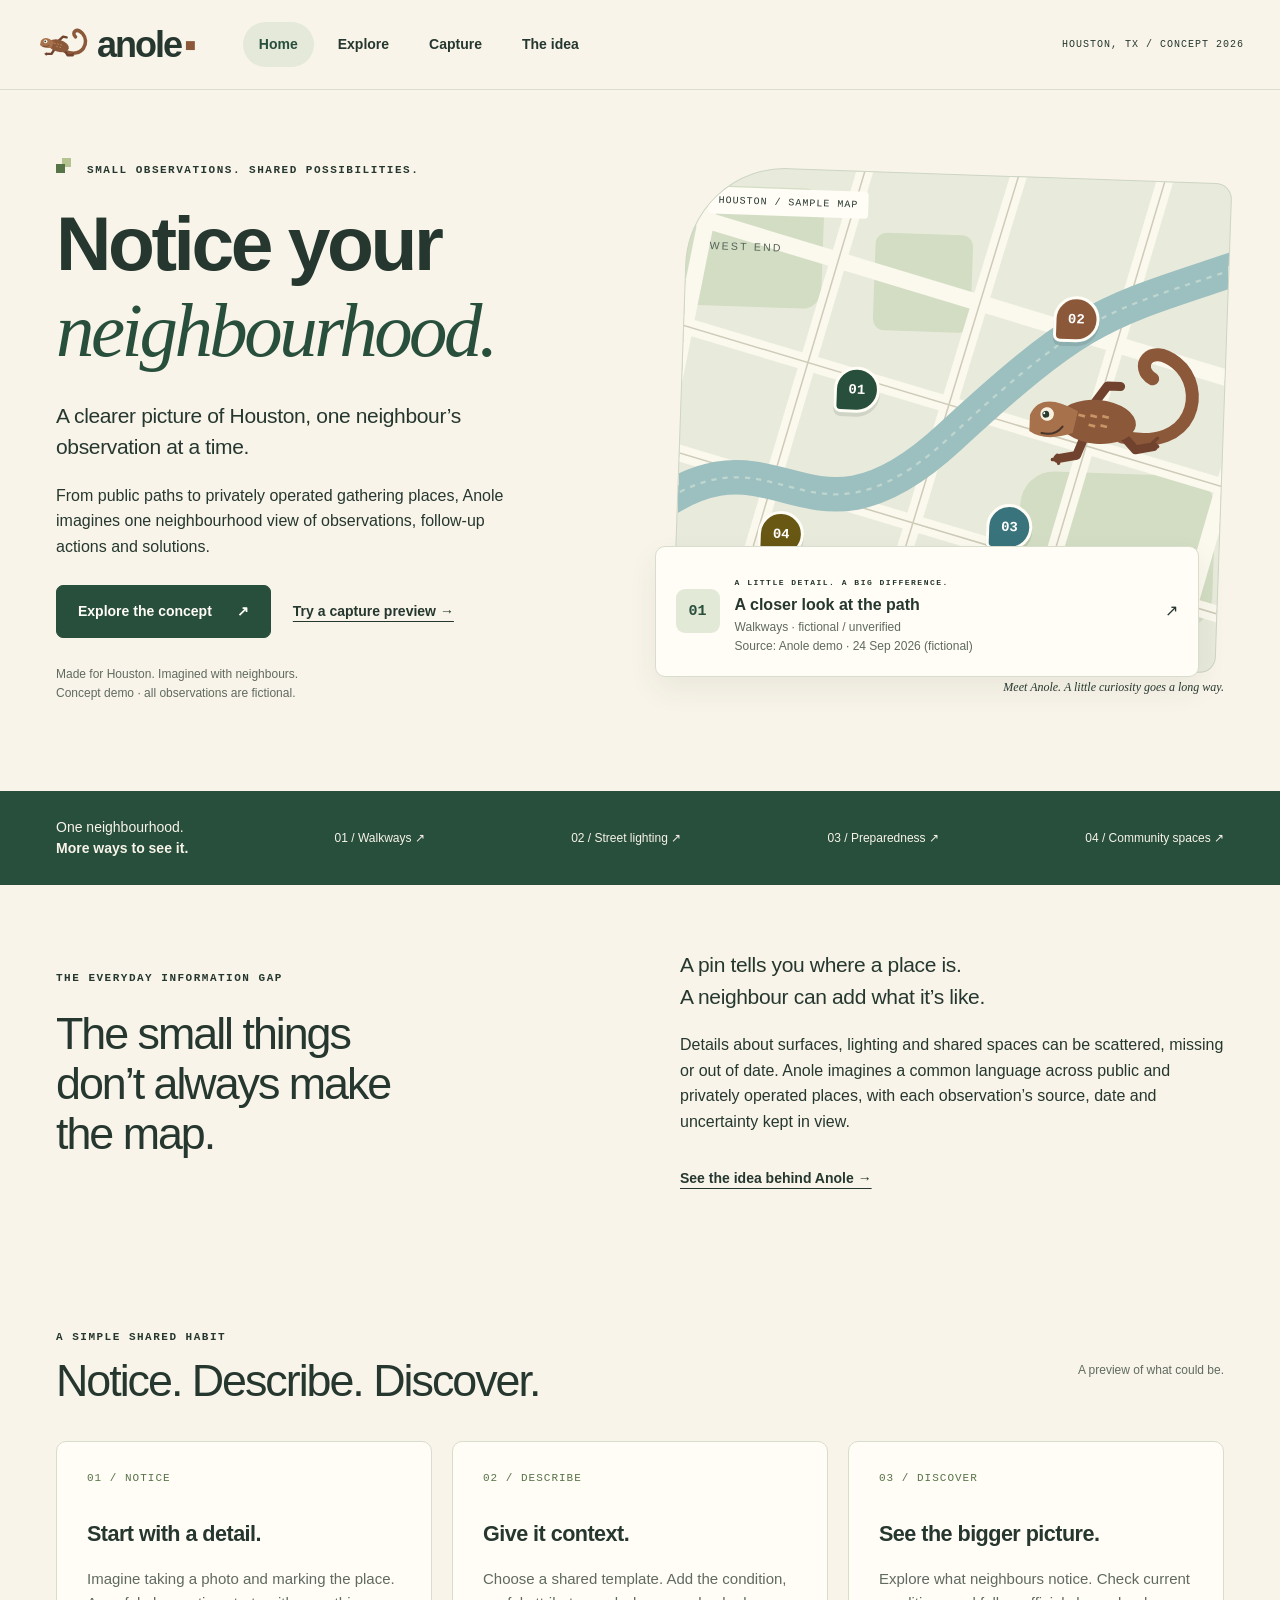
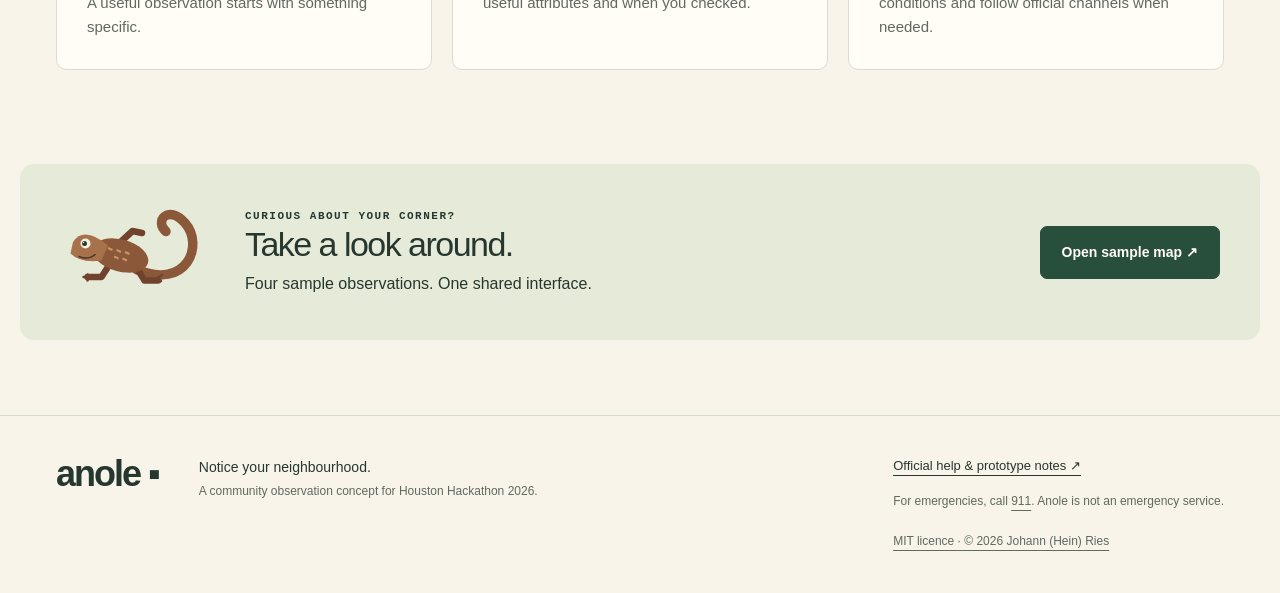
==== commit c84ce16a: "working on live map." ====
--- a/website/index.html
+++ b/website/index.html
@@ -7,8 +7,8 @@
 <meta name="description" content="Anole: a Houston community observation concept. Notice your neighbourhood.">
 <title>Notice your neighbourhood · Anole</title>
 <link rel="icon" href="assets/anole.svg" type="image/svg+xml">
-<link rel="stylesheet" href="styles.css">
-<script src="app.js" defer>
+<link rel="stylesheet" href="styles.css?v=place-types-1">
+<script src="app.js?v=ab4c16f" defer>
 </script>
 </head>
 <body>
@@ -35,7 +35,7 @@
 <em>neighbourhood.</em>
 </h1>
 <p class="lead">A clearer picture of Houston, one neighbour’s observation at a time.</p>
-<p>From an uneven walkway to a light that’s gone dim, Anole brings everyday details into one shared view.</p>
+<p>From public paths to privately operated gathering places, Anole imagines one neighbourhood view of observations, follow-up actions and solutions.</p>
 <div class="actions">
 <a class="button" href="explore.html">Explore the concept <span>↗</span>
 </a>
@@ -59,7 +59,7 @@
 <div>
 <span class="eyebrow">A LITTLE DETAIL. A BIG DIFFERENCE.</span>
 <strong>A closer look at the path</strong>
-<span class="small">Walkways · sample observation</span>
+<span class="small">Walkways · fictional / unverified<br>Source: Anole demo · 24 Sep 2026 (fictional)</span>
 </div>
 <span>↗</span>
 </a>
@@ -84,7 +84,7 @@
 </div>
 <div>
 <p class="lead">A pin tells you where a place is.<br>A neighbour can add what it’s like.</p>
-<p>Details about surfaces, lighting and shared spaces can be scattered, missing or out of date. Anole imagines a common language for those observations, with the date and uncertainty kept in view.</p>
+<p>Details about surfaces, lighting and shared spaces can be scattered, missing or out of date. Anole imagines a common language across public and privately operated places, with each observation’s source, date and uncertainty kept in view.</p>
 <a class="text-link" href="about.html">See the idea behind Anole →</a>
 </div>
 </section>
--- a/website/styles.css
+++ b/website/styles.css
@@ -219,3 +219,122 @@
 
 
 button:disabled{opacity:.6;cursor:not-allowed}
+
+/* About: restrained field-notebook details, scoped away from demo controls. */
+.about-page .notebook-label {
+  display: inline-block;
+  padding: 8px 12px;
+  border-left: 3px solid var(--brown);
+  background: #eeeddf;
+}
+.about-page .notebook-figure { margin: 0; min-width: 0; }
+.about-page .notebook-figure figcaption {
+  padding: 12px 0;
+  border-bottom: 1px dashed #b8c2ae;
+  color: var(--muted);
+  font: 11px/1.6 monospace;
+}
+.about-page .anole-field-note {
+  display: flex;
+  align-items: center;
+  gap: 16px;
+  padding-top: 16px;
+  border-top: 1px dashed #b8c2ae;
+}
+.about-page .anole-field-note img { width: 100px; height: auto; flex-shrink: 0; }
+.about-page .anole-field-note p { margin: 0; font-size: 14px; }
+.about-page .capability-notes {
+  margin-bottom: 64px;
+  padding: 30px;
+  border: 1px solid var(--line);
+  border-top: 3px solid var(--brown);
+  border-radius: 4px 4px 12px 12px;
+  background: var(--paper);
+}
+.about-page .capability-notes h2 { font-size: clamp(1.8rem, 3vw, 2.5rem); }
+.about-page .capability-grid,
+.about-page .people-grid { display: grid; grid-template-columns: minmax(0, 1fr) minmax(0, 1fr); gap: 32px; }
+.about-page .capability-grid h3 { font-size: 19px; }
+.about-page .capability-grid p { font-size: 15px; }
+.about-page .note-dot { display: inline-block; width: 9px; height: 9px; margin-right: 8px; background: var(--leaf); }
+.about-page .future-dot { background: var(--gold); }
+.about-page .independent-note { margin: 6px 0 0; padding-top: 16px; border-top: 1px solid var(--line); font-size: 13px; color: var(--muted); }
+.about-page .template-note { position: relative; border-top: 3px solid var(--marker, var(--leaf)); }
+.about-page .template-note > span { color: var(--ink); }
+.about-page .template-note > span::before { content: ''; display: inline-block; width: 8px; height: 8px; background: var(--marker, var(--leaf)); margin-right: 10px; }
+.about-page .template-lighting { --marker: var(--brown); }
+.about-page .template-preparedness { --marker: var(--blue); }
+.about-page .template-spaces { --marker: var(--gold); }
+.about-page .template-note a { padding-block: 10px; min-height: 44px; }
+.about-page .people-section { padding-block: 64px 32px; }
+.about-page .people-heading { display: flex; justify-content: space-between; align-items: center; gap: 20px; }
+.about-page .trail-mark {
+  display: block;
+  flex: 0 0 100px;
+  height: 52px;
+  border: 2px dashed #b9ad91;
+  border-top-color: transparent;
+  border-left-color: transparent;
+  border-radius: 0 50% 50% 50%;
+  transform: rotate(-18deg);
+  margin-right: 16px;
+}
+.about-page .person-card { padding: 28px; border: 1px solid var(--line); border-radius: 10px; background: var(--paper); }
+.about-page .person-initials { display: grid; place-items: center; width: 44px; height: 44px; margin-bottom: 24px; background: #eddfd4; color: var(--brown); font: bold 13px monospace; border-radius: 4px 12px 4px 4px; }
+.about-page .advisor-initials { background: #d9e8e7; color: var(--blue); }
+.about-page .person-card h3 { margin-bottom: 8px; font-size: 24px; }
+.about-page .person-card .person-role { color: var(--green); font-size: 13px; font-weight: bold; margin-bottom: 22px; }
+.about-page .person-card p { font-size: 15px; }
+.about-page .person-card .text-link { margin-top: 4px; min-height: 44px; }
+.about-page .end-banner { margin-inline: 0; margin-bottom: 12px; }
+.about-page .end-banner .eyebrow { margin-bottom: 12px; }
+@media (max-width: 720px) {
+  .about-page .capability-notes { padding: 22px; margin-bottom: 40px; }
+  .about-page .capability-grid,
+  .about-page .people-grid { grid-template-columns: minmax(0, 1fr); gap: 20px; }
+  .about-page .capability-grid > div + div { border-top: 1px dashed #b8c2ae; padding-top: 20px; }
+  .about-page .anole-field-note { align-items: flex-start; gap: 10px; }
+  .about-page .anole-field-note img { width: 72px; }
+  .about-page .people-section { padding-block: 40px 20px; }
+  .about-page .people-heading { display: block; }
+  .about-page .trail-mark { width: 70px; height: 30px; margin: 0 12px 25px auto; }
+  .about-page .person-card { padding: 22px; }
+}
+
+/* Explore map milestone; the static observation list is always available. */
+.official-source { border: 1px solid #a8c5c5; border-left: 4px solid var(--blue); border-radius: 8px; padding: 20px; background: #e5eeea; margin-bottom: 30px; }
+.official-source .eyebrow { margin-bottom: 2px; }
+.official-source .text-link { font-size: 18px; }
+.official-source p:last-child { font-size: 13px; margin: 5px 0 0; }
+.community-heading { font-size: 27px; }
+.map-column { min-width: 0; }
+.map-toolbar { display: flex; align-items: center; justify-content: space-between; gap: 10px; margin-bottom: 10px; }
+.map-toolbar button { border: 1px solid var(--line); border-radius: 6px; background: var(--paper); color: var(--green); padding: 10px 14px; min-height: 44px; font-size: 13px; }
+.interactive-map { height: 510px; width: 100%; border: 1px solid #b9c7b2; border-radius: 12px; background: #e5e9dd; z-index: 0; font-family: Arial, Helvetica, sans-serif; }
+.map-fallback { padding: 25px; font-size: 14px; }
+.map-column > .small { margin-top: 12px; }
+.interactive-map .leaflet-control-zoom a { width: 44px; height: 44px; line-height: 44px; color: var(--green); }
+.interactive-map .leaflet-control-attribution { font-size: 11px; color: #26372f; background: #fffdf6; }
+.anole-map-marker { display: grid; place-items: center; border: 3px solid var(--paper); border-radius: 50% 50% 50% 8px; box-shadow: 0 3px 8px #26372f40; font: bold 14px monospace; }
+.anole-map-marker.walkways { background: #e3e9d7; color: var(--green); }
+.interactive-map .leaflet-popup-content { line-height: 1.5; font-size: 13px; }
+.interactive-map .leaflet-popup-content p { margin: 10px 0; }
+.interactive-map .leaflet-popup-content a { display: inline-block; padding-block: 12px; }
+.interactive-map a.leaflet-popup-close-button { width: 44px; height: 44px; font-size: 24px; }
+.interactive-map .leaflet-popup-content-wrapper { background: var(--paper); color: var(--ink); padding-top: 18px; }
+.observation .observation-meta { margin: 12px 0 8px; font-size: 12px; }
+.observation .follow-up { border-top: 1px dashed var(--line); padding-top: 9px; margin-bottom: 0; font-size: 12px; }
+@media (max-width: 720px) {
+  .interactive-map { height: 370px; }
+  .map-toolbar .eyebrow { font-size: 9px; }
+  .official-source { padding: 16px; }
+}
+
+/* Provenance labels distinguish sources without implying imported records exist. */
+.source-key { display: grid; grid-template-columns: repeat(3, minmax(0, 1fr)); gap: 12px; margin: 0 0 30px; }
+.source-key p { margin: 0; padding: 15px; border: 1px solid var(--line); border-top: 3px solid var(--blue); border-radius: 6px; background: var(--paper); font-size: 13px; }
+.source-key strong, .source-key span { display: block; }
+.source-key span { margin-top: 6px; color: var(--muted); }
+.source-key .source-listing { border-top-color: var(--brown); border-top-style: dashed; }
+.source-key .source-community { border-top-color: var(--leaf); background: #eef0e3; }
+@media (max-width: 720px) { .source-key { grid-template-columns: minmax(0, 1fr); gap: 8px; } }
